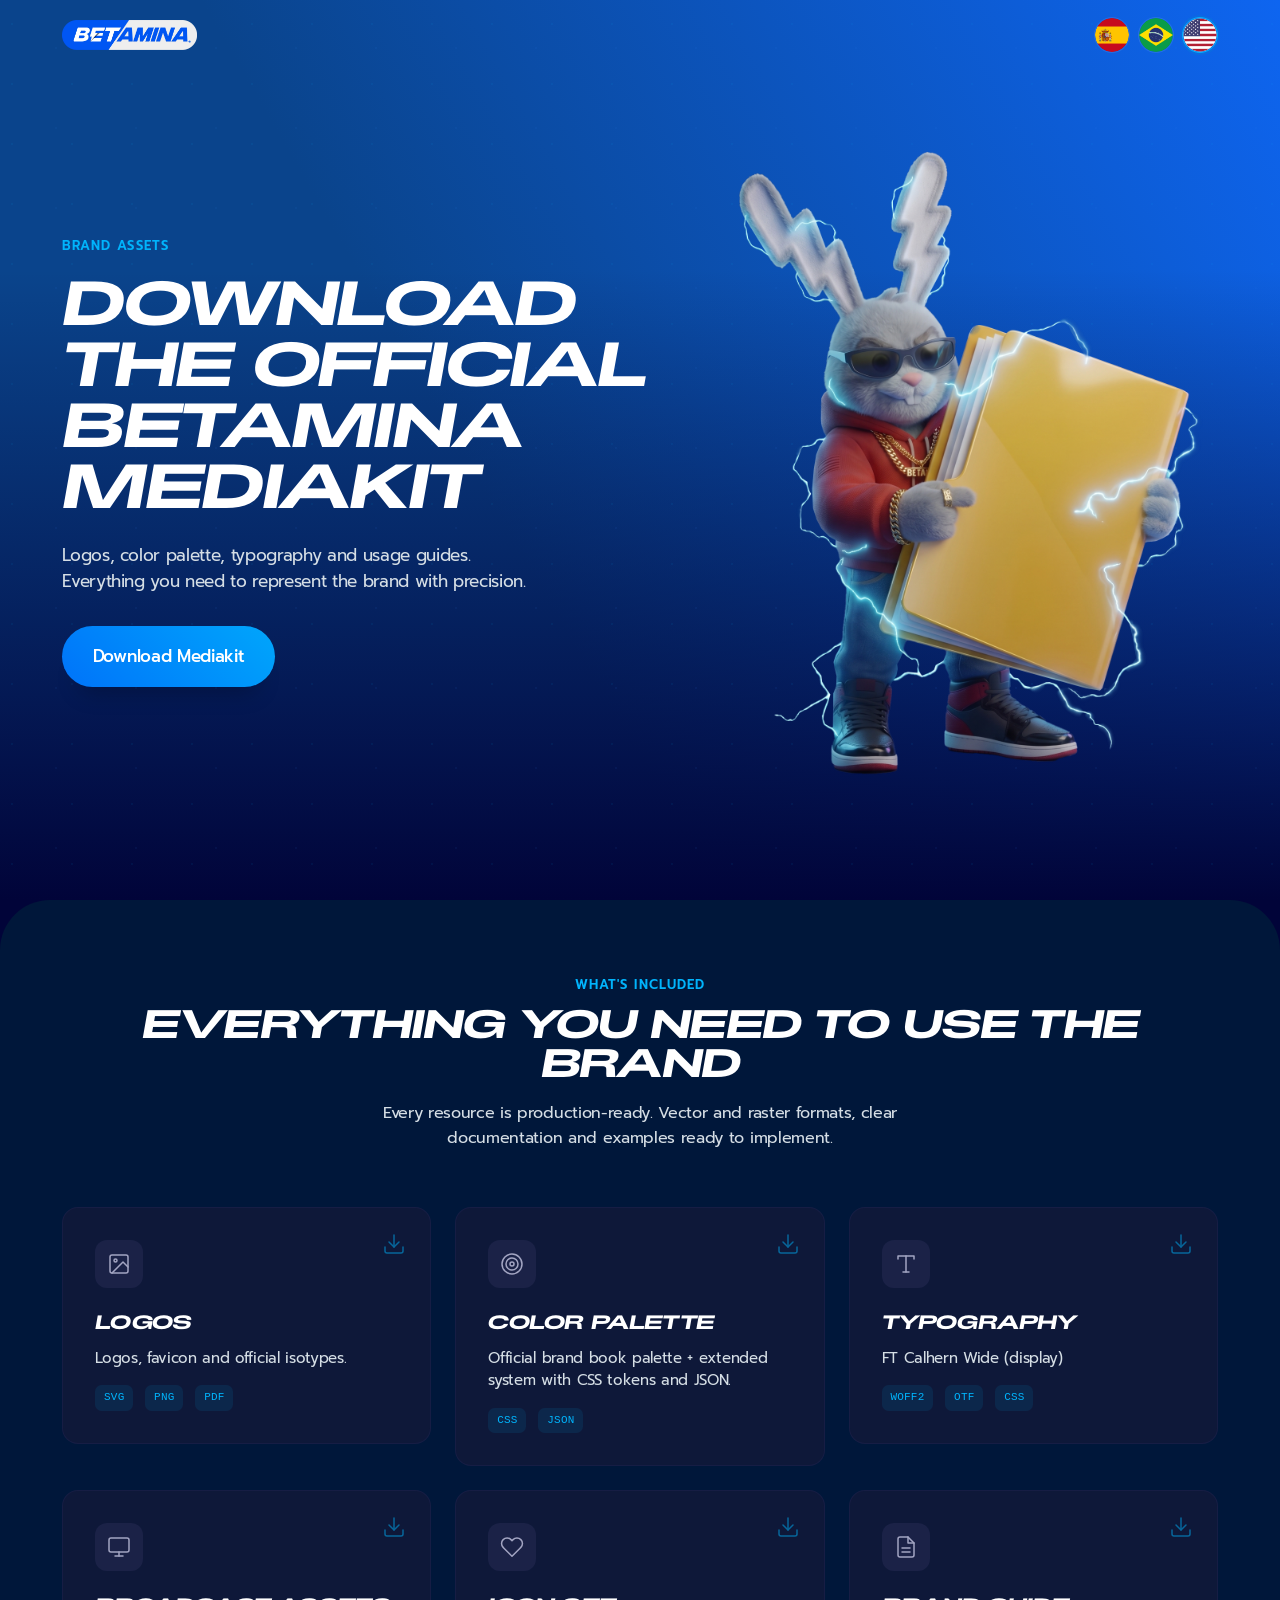
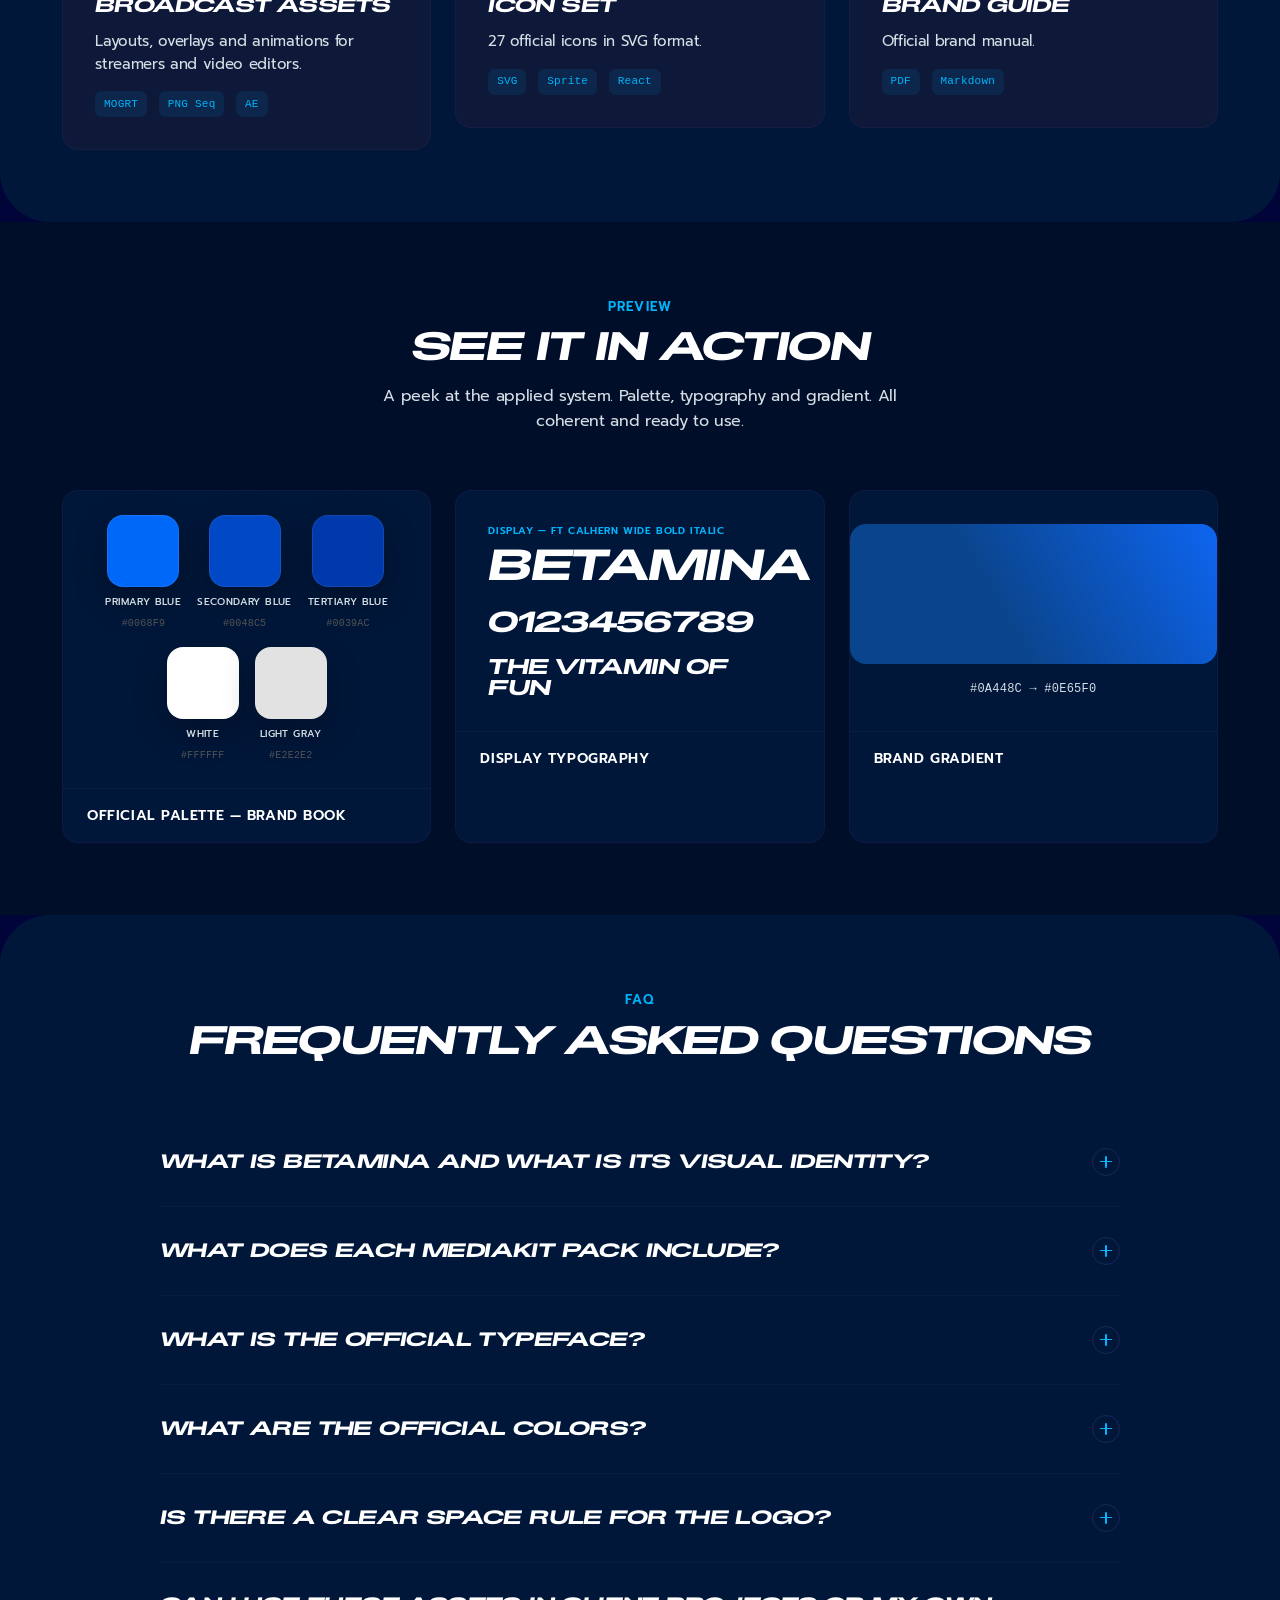
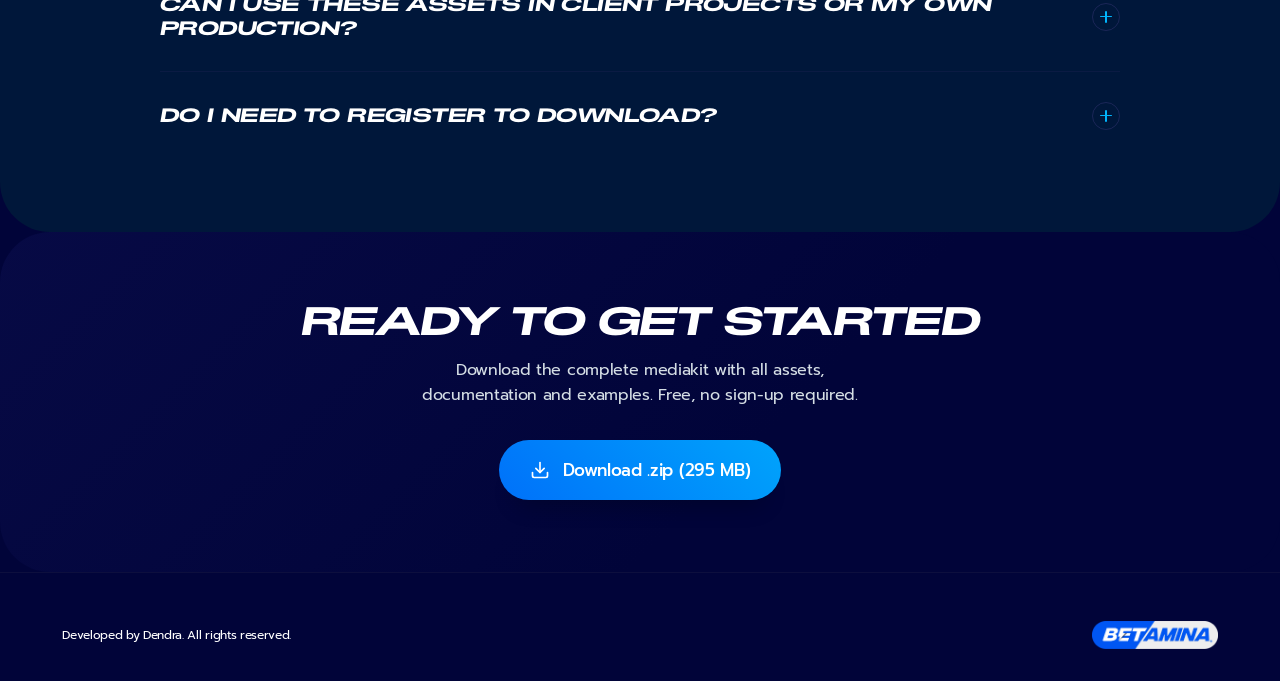
==== index-en.html @ 04c9ca5d "Mediakit Betamina: landing ES/EN/PT y packs de marca" ====
<!doctype html>
<html lang="en">
<head>
  <meta charset="utf-8" />
  <meta name="viewport" content="width=device-width, initial-scale=1" />
  <title>Mediakit — Betamina</title>
  <link rel="preconnect" href="https://fonts.googleapis.com" />
  <link rel="preconnect" href="https://fonts.gstatic.com" crossorigin />
  <link href="https://fonts.googleapis.com/css2?family=Prompt:ital,wght@0,400;0,500;0,600;0,700;1,400;1,600&display=swap" rel="stylesheet" />
  <link rel="icon" type="image/png" href="favicon.png" />
  <style>
    @font-face {
      font-family: 'FT Calhern Wide';
      src: url('mox3ccjl-FTCalhern-WideBold.otf') format('opentype');
      font-weight: 700; font-style: normal; font-display: swap;
    }
    @font-face {
      font-family: 'FT Calhern Wide';
      src: url('mox3ccjl-FTCalhern-WideBoldItalic.otf') format('opentype');
      font-weight: 700; font-style: italic; font-display: swap;
    }
    @font-face {
      font-family: 'FT Calhern Wide';
      src: url('mox3ccju-FTCalhern-WideSemibold.otf') format('opentype');
      font-weight: 600; font-style: normal; font-display: swap;
    }
    @font-face {
      font-family: 'FT Calhern Wide';
      src: url('mox3ccju-FTCalhern-WideSemiboldItalic.otf') format('opentype');
      font-weight: 600; font-style: italic; font-display: swap;
    }

    :root {
      --brand-blue-primary:   #0068F9;
      --brand-blue-secondary: #0048C5;
      --brand-blue-tertiary:  #0039AC;
      --brand-white:          #FFFFFF;
      --brand-light-gray:     #E2E2E2;
      --color-primary-900:  #010439;
      --color-secondary-400:#00B4FC;
      --color-alternate-300:#3889FA;
      --color-alternate-400:#01448C;
      --color-alternate-600:#002e75;
      --color-alternate-800:#00173A;
      --color-alternate-900:#000E29;
      --color-neutral-100:  var(--brand-white);
      --color-neutral-500:  #525252;
      --color-hover:        #9831fd;
      --bg:                 var(--color-primary-900);
      --surface:            var(--color-alternate-800);
      --surface-alt:        var(--color-alternate-900);
      --fg:                 var(--color-neutral-100);
      --fg-body:            #D5DEE5;
      --muted:              var(--color-neutral-500);
      --border:             var(--color-alternate-600);
      --accent:             var(--color-secondary-400);
      --accent-hover:       var(--color-hover);
      --font-display: 'FT Calhern Wide', 'Oswald', 'Impact', 'Arial Narrow', sans-serif;
      --font-body:    'Prompt', -apple-system, BlinkMacSystemFont, 'Segoe UI', sans-serif;
      --font-mono:    'JetBrains Mono', 'IBM Plex Mono', ui-monospace, Menlo, monospace;
      --separator-y: clamp(5rem, 8vh, 14rem);
      --separator-x: clamp(1.8rem, 4.86vw, 7.5rem);
      --sections-br: clamp(3rem, 4vw, 5rem);
      --header-h:    5.6rem;
      --wrapper:     168rem;
      --gradient-start: #0A448C;
      --gradient-end:   #0E65F0;
      --btn-gradient:   linear-gradient(45deg, var(--brand-blue-primary), var(--color-secondary-400), var(--color-hover));
      --hero-gradient:  linear-gradient(60deg, var(--gradient-start) 40%, var(--gradient-end));
    }

    *, *::before, *::after { box-sizing: border-box; margin: 0; padding: 0; }
    html { font-size: 62.5%; scroll-behavior: smooth; }

    body {
      font-family: var(--font-body); font-size: 1.6rem; font-weight: 400;
      line-height: 1.55; letter-spacing: -0.02em; color: var(--fg-body);
      background: var(--bg); -webkit-font-smoothing: antialiased; overflow-x: hidden;
    }

    .u-heading {
      font-family: var(--font-display); font-weight: 700; font-style: italic;
      text-transform: uppercase; letter-spacing: -0.04em; line-height: 0.95; color: var(--fg);
    }
    .u-text {
      font-size: clamp(1.6rem, 1.11vw, 1.8rem); font-weight: 400;
      line-height: 1.55; letter-spacing: -0.02em; color: var(--fg-body);
    }
    .u-text strong { font-weight: 600; color: var(--fg); }

    .c-btn {
      display: inline-flex; align-items: center; justify-content: center; gap: 0.8em;
      font-family: var(--font-body); font-size: clamp(1.5rem, 1.11vw, 1.7rem); font-weight: 500;
      color: var(--color-neutral-100); text-decoration: none;
      background: var(--btn-gradient); background-size: 300% 300%; background-position: 0% 50%;
      border: none; border-radius: 2em; padding: 0.85em 1.3em; min-height: 4.8rem; cursor: pointer;
      box-shadow: 0 1.3em 1.3em -1em hsl(0 0% 0% / 25%);
      transition: background 350ms ease-out, background-position 350ms ease-out, transform 250ms ease-out, box-shadow 250ms ease-out;
    }
    .c-btn:hover { background-position: 100% 50%; transform: translateY(-2px); box-shadow: 0 1.6em 1.6em -1em hsl(0 0% 0% / 28%); }
    .c-btn--lg { font-size: clamp(1.7rem, 1.32vw, 2rem); padding: 1em 1.8em; min-height: 5.6rem; }

    .c-header {
      position: fixed; top: 0; left: 0; width: 100%; height: var(--header-h); z-index: 100;
      display: flex; align-items: center; padding: 0 var(--separator-x); transition: background 300ms ease;
    }
    .c-header.scrolled {
      background: hsl(237 97% 12% / 85%); backdrop-filter: blur(2rem);
      -webkit-backdrop-filter: blur(2rem); border-bottom: 1px solid hsl(237 50% 22% / 40%);
    }
    .c-header__inner {
      display: flex; align-items: center; justify-content: space-between;
      width: 100%; max-width: var(--wrapper); margin: 0 auto;
    }
    .c-header__logo { display: flex; align-items: center; }
    .c-header__lang { display: flex; align-items: center; gap: 0.8rem; }
    .c-header__lang-btn {
      width: 3.6rem; height: 3.6rem; border-radius: 50%; border: 1.5px solid hsl(0 0% 100% / 10%);
      display: flex; align-items: center; justify-content: center;
      cursor: pointer; transition: border-color 250ms ease, background 250ms ease;
      text-decoration: none; overflow: hidden; background: transparent; padding: 0;
    }
    .c-header__lang-btn img { width: 100%; height: 100%; object-fit: cover; border-radius: 50%; }
    .c-header__lang-btn:hover { border-color: var(--color-secondary-400); }
    .c-header__lang-btn.active { border-color: var(--color-secondary-400); box-shadow: 0 0 0 2px hsl(197 100% 40% / 20%); }

    .s-hero {
      position: relative; min-height: 100svh; display: flex; align-items: center;
      padding: calc(var(--header-h) + 3rem) var(--separator-x) 8rem; overflow: hidden;
    }
    .s-hero__bg { position: absolute; inset: 0; z-index: 0; }
    .s-hero__bg--angle { position: absolute; inset: 0; background: var(--hero-gradient); }
    .s-hero__bg--fade { position: absolute; inset: 0; background: linear-gradient(180deg, transparent 30%, var(--color-primary-900)); }
    .s-hero__pattern {
      position: absolute; inset: 0; opacity: 0.06;
      background-image: radial-gradient(circle at 20% 40%, var(--color-secondary-400) 1px, transparent 1px),
                        radial-gradient(circle at 70% 60%, var(--color-alternate-300) 1px, transparent 1px);
      background-size: 6rem 6rem, 8rem 8rem;
    }
    .s-hero__content {
      position: relative; z-index: 1; max-width: var(--wrapper); margin: 0 auto;
      width: 100%; display: grid; grid-template-columns: 1fr; gap: 4rem; align-items: center;
    }
    .s-hero__text { max-width: 64rem; }
    .s-hero__eyebrow {
      display: inline-block; font-family: var(--font-body); font-size: 1.3rem;
      font-weight: 600; text-transform: uppercase; letter-spacing: 0.08em;
      color: var(--color-secondary-400); margin-bottom: 2rem;
    }
    .s-hero__headline { font-size: clamp(3.8rem, 5vw, 6.4rem); margin-bottom: 2.4rem; }
    .s-hero__deck { font-size: clamp(1.7rem, 1.32vw, 2rem); max-width: 48rem; margin-bottom: 3.2rem; line-height: 1.5; }
    .s-hero__visual { display: flex; align-items: center; justify-content: center; }
    .s-hero__img { width: 100%; max-width: 52rem; height: auto; display: block; border-radius: 2rem; }

    .s-section { padding: var(--separator-y) var(--separator-x); position: relative; }
    .s-section__inner { max-width: var(--wrapper); margin: 0 auto; }
    .s-section__header { text-align: center; margin-bottom: 5.6rem; }
    .s-section__eyebrow {
      display: inline-block; font-family: var(--font-body); font-size: 1.3rem;
      font-weight: 600; text-transform: uppercase; letter-spacing: 0.08em;
      color: var(--color-secondary-400); margin-bottom: 1.2rem;
    }
    .s-section__title { font-size: clamp(3rem, 3.2vw, 4.8rem); margin-bottom: 1.6rem; }
    .s-section__sub { font-size: clamp(1.6rem, 1.11vw, 1.8rem); max-width: 56rem; margin: 0 auto; color: var(--fg-body); }

    .s-contents { background: var(--surface); border-radius: var(--sections-br); }
    .s-contents .grid { display: grid; grid-template-columns: 1fr; gap: 2.4rem; }

    .card-link { text-decoration: none; color: inherit; display: block; cursor: pointer; }
    .card {
      background: hsl(237 40% 16% / 60%); border: 1px solid hsl(237 40% 24% / 40%);
      border-radius: 1.6rem; padding: 3.2rem; position: relative;
      transition: border-color 300ms ease, transform 300ms ease;
    }
    .card-link:hover .card { border-color: var(--color-secondary-400); transform: translateY(-3px); }
    .card-link.downloading .card { opacity: 0.5; pointer-events: none; }
    .card-link.downloading .card::after {
      content: 'Downloading…'; position: absolute; inset: 0; display: flex;
      align-items: center; justify-content: center; font-family: var(--font-body);
      font-size: 1.6rem; font-weight: 600; color: var(--accent);
      background: hsl(237 40% 16% / 80%); border-radius: 1.6rem;
    }
    .card__icon {
      width: 4.8rem; height: 4.8rem; border-radius: 1.2rem; background: hsl(237 35% 25% / 50%);
      display: flex; align-items: center; justify-content: center; margin-bottom: 2rem;
      font-size: 2rem; color: hsl(237 20% 70%);
    }
    .card__title {
      font-family: var(--font-display); font-weight: 700; font-style: italic;
      text-transform: uppercase; font-size: 2rem; letter-spacing: -0.04em;
      color: var(--fg); margin-bottom: 0.8rem;
    }
    .card__desc { font-size: 1.5rem; color: var(--fg-body); line-height: 1.5; }
    .card__meta { display: flex; gap: 1.2rem; margin-top: 1.6rem; flex-wrap: wrap; }
    .card__tag {
      font-family: var(--font-mono); font-size: 1.1rem; color: var(--color-secondary-400);
      background: hsl(197 100% 40% / 12%); padding: 0.4em 0.8em; border-radius: 0.6em; letter-spacing: 0.02em;
    }
    .card__dl-icon {
      position: absolute; top: 2.4rem; right: 2.4rem; width: 2.4rem; height: 2.4rem;
      color: var(--color-secondary-400); opacity: 0.5; transition: opacity 300ms ease;
    }
    .card-link:hover .card__dl-icon { opacity: 1; }

    .s-faq { background: var(--surface); border-radius: var(--sections-br); }
    .s-faq__list { max-width: 96rem; margin: 0 auto; }
    .s-faq details { border-bottom: 1px solid hsl(237 40% 24% / 30%); }
    .s-faq details:last-child { border-bottom: none; }
    .s-faq summary {
      display: flex; align-items: center; justify-content: space-between; gap: 2rem;
      padding: 3rem 0; cursor: pointer; list-style: none;
      font-family: var(--font-display); font-weight: 700; font-style: italic;
      text-transform: uppercase; font-size: 2rem; letter-spacing: -0.03em;
      color: var(--fg); line-height: 1.2; transition: color 250ms ease;
    }
    .s-faq summary::-webkit-details-marker { display: none; }
    .s-faq summary::marker { display: none; content: none; }
    .s-faq summary:hover { color: var(--color-secondary-400); }
    .s-faq summary .indicator {
      flex-shrink: 0; width: 2.8rem; height: 2.8rem; border-radius: 50%;
      border: 1.5px solid hsl(237 40% 30% / 60%);
      display: flex; align-items: center; justify-content: center;
      transition: border-color 250ms ease, background 250ms ease;
    }
    .s-faq summary .indicator::before,
    .s-faq summary .indicator::after {
      content: ''; position: absolute; background: var(--color-secondary-400);
      transition: transform 300ms ease;
    }
    .s-faq summary .indicator::before {
      width: 1.2rem; height: 1.5px; border-radius: 1px;
    }
    .s-faq summary .indicator::after {
      width: 1.5px; height: 1.2rem; border-radius: 1px;
    }
    .s-faq details[open] summary .indicator::after { transform: rotate(90deg); }
    .s-faq details[open] summary { color: var(--color-secondary-400); }
    .s-faq details[open] summary .indicator { border-color: var(--color-secondary-400); background: hsl(197 100% 40% / 10%); }
    .s-faq__a { padding: 0 0 3rem; font-size: 1.5rem; color: var(--fg-body); line-height: 1.7; }

    .s-showcase { background: var(--color-alternate-900); }
    .s-showcase__grid { display: grid; grid-template-columns: 1fr; gap: 2.4rem; }
    .showcase-card {
      border-radius: 1.6rem; overflow: hidden; background: var(--surface);
      border: 1px solid hsl(237 40% 24% / 30%);
    }
    .showcase-card__preview { padding: 0; min-height: 24rem; display: flex; align-items: center; justify-content: center; }
    .showcase-card__label {
      padding: 1.6rem 2.4rem; font-family: var(--font-body); font-size: 1.4rem;
      font-weight: 600; color: var(--fg); text-transform: uppercase; letter-spacing: 0.04em;
      border-top: 1px solid hsl(237 40% 24% / 30%);
    }

    .palette-swatch { display: flex; flex-direction: column; align-items: center; gap: 0.8rem; }
    .palette-swatch__chip {
      width: 7.2rem; height: 7.2rem; border-radius: 1.6rem;
      box-shadow: 0 0.8em 2em hsl(0 0% 0% / 30%); border: 1px solid hsl(0 0% 100% / 8%);
    }
    .palette-swatch__name {
      font-family: var(--font-body); font-size: 1rem; font-weight: 500;
      text-transform: uppercase; letter-spacing: 0.04em; color: var(--fg-body); text-align: center; line-height: 1.3;
    }
    .palette-swatch__hex {
      font-family: var(--font-mono); font-size: 1rem; color: var(--muted); letter-spacing: 0.02em;
    }

    .type-sample { padding: 3.2rem; display: flex; flex-direction: column; gap: 2rem; width: 100%; }
    .type-sample__display {
      font-family: var(--font-display); font-weight: 700; font-style: italic;
      font-size: clamp(3.2rem, 3.5vw, 4.8rem); line-height: 0.95;
      text-transform: uppercase; letter-spacing: -0.04em; color: var(--fg);
    }
    .type-sample__display-label {
      font-family: var(--font-body); font-size: 1rem; font-weight: 600;
      text-transform: uppercase; letter-spacing: 0.06em; color: var(--color-secondary-400); margin-bottom: -1.2rem;
    }

    .s-cta {
      position: relative; background: var(--color-primary-900);
      border-radius: var(--sections-br); overflow: hidden;
    }
    .s-cta__bg { position: absolute; inset: 0; background: linear-gradient(135deg, hsl(237 70% 20% / 40%), transparent 60%); pointer-events: none; }
    .s-cta .s-section__inner { position: relative; z-index: 1; display: flex; flex-direction: column; align-items: center; text-align: center; }
    .s-cta__title { font-size: clamp(2.6rem, 3.2vw, 4.8rem); margin-bottom: 1.6rem; }
    .s-cta__sub { max-width: 48rem; margin-bottom: 3.2rem; }
    .s-cta__actions { display: flex; flex-wrap: wrap; gap: 1.6rem; justify-content: center; }

    .c-footer { padding: 4.8rem var(--separator-x) 3.2rem; border-top: 1px solid hsl(237 40% 20% / 40%); }
    .c-footer__inner { max-width: var(--wrapper); margin: 0 auto; display: flex; align-items: center; justify-content: space-between; }
    .c-footer__left { display: flex; flex-direction: column; gap: 0.8rem; }
    .c-footer__logo { display: flex; align-items: center; }
    .c-footer__copy { font-family: var(--font-body); font-size: 1.2rem; color: var(--fg); }

    @media (min-width: 768px) {
      .s-hero__content { grid-template-columns: 1fr 1fr; gap: 4rem; }
      .s-contents .grid { grid-template-columns: repeat(2, 1fr); }
      .s-showcase__grid { grid-template-columns: repeat(2, 1fr); }
    }
    @media (min-width: 980px) {
      .s-contents .grid { grid-template-columns: repeat(3, 1fr); }
      .s-showcase__grid { grid-template-columns: repeat(3, 1fr); }
    }
    @media (min-width: 1200px) {
      :root { --header-h: 7rem; }
      .s-hero__content { grid-template-columns: 1.1fr 0.9fr; }
    }
    @media (max-width: 767px) {
      .s-hero__img { max-width: 100%; }
      .c-footer__inner { flex-direction: column; gap: 2rem; text-align: center; }
      .c-footer__left { align-items: center; }
    }
  </style>
</head>
<body>

  <header class="c-header" id="header">
    <div class="c-header__inner">
      <a href="#" class="c-header__logo">
        <img src="logo-betamina.webp" alt="Betamina Logo" style="height:3rem;width:auto;display:block;" />
      </a>
      <div class="c-header__lang">
        <a href="index.html" class="c-header__lang-btn" title="Español">
          <img src="flag-es.png" alt="Spain Flag — Español" />
        </a>
        <a href="index-pt.html" class="c-header__lang-btn" title="Português">
          <img src="flag-pt.png" alt="Brazil Flag — Português" />
        </a>
        <a href="index-en.html" class="c-header__lang-btn active" title="English">
          <img src="flag-en.png" alt="United States Flag — English" />
        </a>
      </div>
    </div>
  </header>

  <section class="s-hero" data-od-id="hero">
    <div class="s-hero__bg">
      <div class="s-hero__bg--angle"></div>
      <div class="s-hero__bg--fade"></div>
      <div class="s-hero__pattern"></div>
    </div>
    <div class="s-hero__content">
      <div class="s-hero__text">
        <span class="s-hero__eyebrow">Brand Assets</span>
        <h1 class="u-heading s-hero__headline">Download the official Betamina mediakit</h1>
        <p class="u-text s-hero__deck">Logos, color palette, typography and usage guides. Everything you need to represent the brand with precision.</p>
        <a href="#cta" class="c-btn c-btn--lg">Download Mediakit</a>
      </div>
      <div class="s-hero__visual">
        <img src="hero-mediakit.png" alt="Betamina Mediakit Mockup" class="s-hero__img" />
      </div>
    </div>
  </section>

  <section class="s-section s-contents" id="contents" data-od-id="contents">
    <div class="s-section__inner">
      <div class="s-section__header">
        <span class="s-section__eyebrow">What's included</span>
        <h2 class="u-heading s-section__title">Everything you need to use the brand</h2>
        <p class="u-text s-section__sub">Every resource is production-ready. Vector and raster formats, clear documentation and examples ready to implement.</p>
      </div>
      <div class="grid">

        <a class="card-link" href="downloads/Logos_betamina.zip" data-dl="Logos">
          <div class="card">
            <svg class="card__dl-icon" width="24" height="24" viewBox="0 0 24 24" fill="none" stroke="currentColor" stroke-width="1.5" stroke-linecap="round" stroke-linejoin="round"><path d="M21 15v4a2 2 0 01-2 2H5a2 2 0 01-2-2v-4"/><polyline points="7 10 12 15 17 10"/><line x1="12" y1="15" x2="12" y2="3"/></svg>
            <div class="card__icon">
              <svg width="24" height="24" viewBox="0 0 24 24" fill="none" stroke="currentColor" stroke-width="1.5" stroke-linecap="round" stroke-linejoin="round"><rect x="3" y="3" width="18" height="18" rx="2"/><circle cx="8.5" cy="8.5" r="1.5"/><polyline points="21 15 16 10 5 21"/></svg>
            </div>
            <div class="card__title">Logos</div>
            <div class="card__desc">Logos, favicon and official isotypes.</div>
            <div class="card__meta">
              <span class="card__tag">SVG</span><span class="card__tag">PNG</span><span class="card__tag">PDF</span>
            </div>
          </div>
        </a>

        <a class="card-link" href="downloads/Paleta_de_colores.zip" data-dl="Color Palette">
          <div class="card">
            <svg class="card__dl-icon" width="24" height="24" viewBox="0 0 24 24" fill="none" stroke="currentColor" stroke-width="1.5" stroke-linecap="round" stroke-linejoin="round"><path d="M21 15v4a2 2 0 01-2 2H5a2 2 0 01-2-2v-4"/><polyline points="7 10 12 15 17 10"/><line x1="12" y1="15" x2="12" y2="3"/></svg>
            <div class="card__icon">
              <svg width="24" height="24" viewBox="0 0 24 24" fill="none" stroke="currentColor" stroke-width="1.5" stroke-linecap="round" stroke-linejoin="round"><circle cx="12" cy="12" r="10"/><circle cx="12" cy="12" r="6"/><circle cx="12" cy="12" r="2"/></svg>
            </div>
            <div class="card__title">Color Palette</div>
            <div class="card__desc">Official brand book palette + extended system with CSS tokens and JSON.</div>
            <div class="card__meta">
              <span class="card__tag">CSS</span><span class="card__tag">JSON</span>
            </div>
          </div>
        </a>

        <a class="card-link" href="downloads/FTCalhern.zip" data-dl="Typography">
          <div class="card">
            <svg class="card__dl-icon" width="24" height="24" viewBox="0 0 24 24" fill="none" stroke="currentColor" stroke-width="1.5" stroke-linecap="round" stroke-linejoin="round"><path d="M21 15v4a2 2 0 01-2 2H5a2 2 0 01-2-2v-4"/><polyline points="7 10 12 15 17 10"/><line x1="12" y1="15" x2="12" y2="3"/></svg>
            <div class="card__icon">
              <svg width="24" height="24" viewBox="0 0 24 24" fill="none" stroke="currentColor" stroke-width="1.5" stroke-linecap="round" stroke-linejoin="round"><polyline points="4 7 4 4 20 4 20 7"/><line x1="9" y1="20" x2="15" y2="20"/><line x1="12" y1="4" x2="12" y2="20"/></svg>
            </div>
            <div class="card__title">Typography</div>
            <div class="card__desc">FT Calhern Wide (display)</div>
            <div class="card__meta">
              <span class="card__tag">WOFF2</span><span class="card__tag">OTF</span><span class="card__tag">CSS</span>
            </div>
          </div>
        </a>

        <a class="card-link" href="downloads/Broadcast Assets.zip" data-dl="Broadcast Assets">
          <div class="card">
            <svg class="card__dl-icon" width="24" height="24" viewBox="0 0 24 24" fill="none" stroke="currentColor" stroke-width="1.5" stroke-linecap="round" stroke-linejoin="round"><path d="M21 15v4a2 2 0 01-2 2H5a2 2 0 01-2-2v-4"/><polyline points="7 10 12 15 17 10"/><line x1="12" y1="15" x2="12" y2="3"/></svg>
            <div class="card__icon">
              <svg width="24" height="24" viewBox="0 0 24 24" fill="none" stroke="currentColor" stroke-width="1.5" stroke-linecap="round" stroke-linejoin="round"><rect x="2" y="3" width="20" height="14" rx="2"/><line x1="8" y1="21" x2="16" y2="21"/><line x1="12" y1="17" x2="12" y2="21"/></svg>
            </div>
            <div class="card__title">Broadcast Assets</div>
            <div class="card__desc">Layouts, overlays and animations for streamers and video editors.</div>
            <div class="card__meta">
              <span class="card__tag">MOGRT</span><span class="card__tag">PNG Seq</span><span class="card__tag">AE</span>
            </div>
          </div>
        </a>

        <a class="card-link" href="downloads/Iconos Betamina.zip" data-dl="Icon Set">
          <div class="card">
            <svg class="card__dl-icon" width="24" height="24" viewBox="0 0 24 24" fill="none" stroke="currentColor" stroke-width="1.5" stroke-linecap="round" stroke-linejoin="round"><path d="M21 15v4a2 2 0 01-2 2H5a2 2 0 01-2-2v-4"/><polyline points="7 10 12 15 17 10"/><line x1="12" y1="15" x2="12" y2="3"/></svg>
            <div class="card__icon">
              <svg width="24" height="24" viewBox="0 0 24 24" fill="none" stroke="currentColor" stroke-width="1.5" stroke-linecap="round" stroke-linejoin="round"><path d="M20.84 4.61a5.5 5.5 0 00-7.78 0L12 5.67l-1.06-1.06a5.5 5.5 0 00-7.78 7.78l1.06 1.06L12 21.23l7.78-7.78 1.06-1.06a5.5 5.5 0 000-7.78z"/></svg>
            </div>
            <div class="card__title">Icon Set</div>
            <div class="card__desc">27 official icons in SVG format.</div>
            <div class="card__meta">
              <span class="card__tag">SVG</span><span class="card__tag">Sprite</span><span class="card__tag">React</span>
            </div>
          </div>
        </a>

        <a class="card-link" href="downloads/Manuales de marca.zip" data-dl="Brand Guide">
          <div class="card">
            <svg class="card__dl-icon" width="24" height="24" viewBox="0 0 24 24" fill="none" stroke="currentColor" stroke-width="1.5" stroke-linecap="round" stroke-linejoin="round"><path d="M21 15v4a2 2 0 01-2 2H5a2 2 0 01-2-2v-4"/><polyline points="7 10 12 15 17 10"/><line x1="12" y1="15" x2="12" y2="3"/></svg>
            <div class="card__icon">
              <svg width="24" height="24" viewBox="0 0 24 24" fill="none" stroke="currentColor" stroke-width="1.5" stroke-linecap="round" stroke-linejoin="round"><path d="M14 2H6a2 2 0 00-2 2v16a2 2 0 002 2h12a2 2 0 002-2V8z"/><polyline points="14 2 14 8 20 8"/><line x1="16" y1="13" x2="8" y2="13"/><line x1="16" y1="17" x2="8" y2="17"/></svg>
            </div>
            <div class="card__title">Brand Guide</div>
            <div class="card__desc">Official brand manual.</div>
            <div class="card__meta">
              <span class="card__tag">PDF</span><span class="card__tag">Markdown</span>
            </div>
          </div>
        </a>

      </div>
    </div>
  </section>

  <section class="s-section s-showcase" id="showcase" data-od-id="showcase">
    <div class="s-section__inner">
      <div class="s-section__header">
        <span class="s-section__eyebrow">Preview</span>
        <h2 class="u-heading s-section__title">See it in action</h2>
        <p class="u-text s-section__sub">A peek at the applied system. Palette, typography and gradient. All coherent and ready to use.</p>
      </div>
      <div class="s-showcase__grid">

        <div class="showcase-card">
          <div class="showcase-card__preview" style="padding:2.4rem;">
            <div style="display:flex;flex-wrap:wrap;gap:1.6rem;justify-content:center;">
              <div class="palette-swatch">
                <div class="palette-swatch__chip" style="background:#0068F9"></div>
                <span class="palette-swatch__name">Primary Blue</span>
                <span class="palette-swatch__hex">#0068F9</span>
              </div>
              <div class="palette-swatch">
                <div class="palette-swatch__chip" style="background:#0048C5"></div>
                <span class="palette-swatch__name">Secondary Blue</span>
                <span class="palette-swatch__hex">#0048C5</span>
              </div>
              <div class="palette-swatch">
                <div class="palette-swatch__chip" style="background:#0039AC"></div>
                <span class="palette-swatch__name">Tertiary Blue</span>
                <span class="palette-swatch__hex">#0039AC</span>
              </div>
              <div class="palette-swatch">
                <div class="palette-swatch__chip" style="background:#FFFFFF"></div>
                <span class="palette-swatch__name">White</span>
                <span class="palette-swatch__hex">#FFFFFF</span>
              </div>
              <div class="palette-swatch">
                <div class="palette-swatch__chip" style="background:#E2E2E2"></div>
                <span class="palette-swatch__name">Light Gray</span>
                <span class="palette-swatch__hex">#E2E2E2</span>
              </div>
            </div>
          </div>
          <div class="showcase-card__label">Official Palette — Brand Book</div>
        </div>

        <div class="showcase-card">
          <div class="showcase-card__preview">
            <div class="type-sample">
              <span class="type-sample__display-label">Display — FT Calhern Wide Bold Italic</span>
              <div class="type-sample__display">Betamina</div>
              <div class="type-sample__display" style="font-size:clamp(2rem,2.5vw,3rem);">0123456789</div>
              <div class="type-sample__display" style="font-size:clamp(1.6rem,2vw,2.2rem);">THE VITAMIN OF FUN</div>
            </div>
          </div>
          <div class="showcase-card__label">Display Typography</div>
        </div>

        <div class="showcase-card">
          <div class="showcase-card__preview" style="display:flex;align-items:center;justify-content:center;flex-direction:column;gap:1.6rem;">
            <div style="width:100%;height:14rem;border-radius:1.6rem;background:var(--hero-gradient);"></div>
            <span style="font-family:var(--font-mono);font-size:1.2rem;color:var(--fg-body);letter-spacing:0.02em;">#0A448C  →  #0E65F0</span>
          </div>
          <div class="showcase-card__label">Brand Gradient</div>
        </div>

      </div>
    </div>
  </section>

  <section class="s-section s-faq" data-od-id="faq">
    <div class="s-section__inner">
      <div class="s-section__header">
        <span class="s-section__eyebrow">FAQ</span>
        <h2 class="u-heading s-section__title">Frequently Asked Questions</h2>
      </div>
      <div class="s-faq__list">

        <details>
          <summary>
            <span>What is Betamina and what is its visual identity?</span>
            <span class="indicator" style="position:relative;"></span>
          </summary>
          <div class="s-faq__a">Betamina is a multisport and casino platform geared toward the LATAM player. Its identity is built on an energetic concept: dynamic lines, aggressive diagonals, vibrant blues and geometric typography — all designed to convey drive, speed and fun.</div>
        </details>

        <details>
          <summary>
            <span>What does each Mediakit pack include?</span>
            <span class="indicator" style="position:relative;"></span>
          </summary>
          <div class="s-faq__a">Each section downloads as an independent ZIP with all production-ready files:<br><br><strong>Logos</strong> → logos, favicon and official isotypes in SVG, PNG and PDF<br><strong>Color Palette</strong> → brand book with CSS tokens and JSON<br><strong>Typography</strong> → FT Calhern Wide (display) in WOFF2 and OTF<br><strong>Broadcast Assets</strong> → layouts, overlays and animations for streamers in MOGRT, PNG seq and AE<br><strong>Icon Set</strong> → 27 official icons in SVG format<br><strong>Brand Guide</strong> → official brand manual in PDF and Markdown</div>
        </details>

        <details>
          <summary>
            <span>What is the official typeface?</span>
            <span class="indicator" style="position:relative;"></span>
          </summary>
          <div class="s-faq__a">The institutional typeface is FT Calhern, a contemporary geometric sans serif. It is recommended to use it exclusively across all official communications to maintain visual system coherence.</div>
        </details>

        <details>
          <summary>
            <span>What are the official colors?</span>
            <span class="indicator" style="position:relative;"></span>
          </summary>
          <div class="s-faq__a">The main palette consists of three blues and two neutrals:<br><br><strong>Primary Blue</strong> #0068F9 — Pantone 2727 C<br><strong>Secondary Blue</strong> #0048C5 — Pantone 293 C<br><strong>Tertiary Blue</strong> #0039AC — Pantone 294 C<br><strong>White</strong> #FFFFFF and <strong>Light Gray</strong> #E2E2E2 — Cool Gray 1 C</div>
        </details>

        <details>
          <summary>
            <span>Is there a clear space rule for the logo?</span>
            <span class="indicator" style="position:relative;"></span>
          </summary>
          <div class="s-faq__a">Yes. The logo requires a clear area defined by the X module (distance between the baseline of "BETAMINA" and the bottom edge of the container), applied to all four sides. No graphic elements should invade that zone.</div>
        </details>

        <details>
          <summary>
            <span>Can I use these assets in client projects or my own production?</span>
            <span class="indicator" style="position:relative;"></span>
          </summary>
          <div class="s-faq__a">These resources are optimized for professional production — agencies, designers and developers working with the brand. All formats are vector or high resolution, ready to implement with no additional adjustments.</div>
        </details>

        <details>
          <summary>
            <span>Do I need to register to download?</span>
            <span class="indicator" style="position:relative;"></span>
          </summary>
          <div class="s-faq__a">No. The download is free and no registration is required. Each pack is available as an individual ZIP, or you can download the full Mediakit (295 MB) from the download section.</div>
        </details>

      </div>
    </div>
  </section>

  <section class="s-section s-cta" id="cta" data-od-id="cta">
    <div class="s-cta__bg"></div>
    <div class="s-section__inner">
      <h2 class="u-heading s-cta__title">Ready to get started</h2>
      <p class="u-text s-cta__sub">Download the complete mediakit with all assets, documentation and examples. Free, no sign-up required.</p>
      <div class="s-cta__actions">
        <a href="downloads/Mediakit.zip" class="c-btn c-btn--lg js-dl" data-dl="Full Mediakit">
          <svg width="20" height="20" viewBox="0 0 24 24" fill="none" stroke="currentColor" stroke-width="2" stroke-linecap="round" stroke-linejoin="round"><path d="M21 15v4a2 2 0 01-2 2H5a2 2 0 01-2-2v-4"/><polyline points="7 10 12 15 17 10"/><line x1="12" y1="15" x2="12" y2="3"/></svg>
          Download .zip (295 MB)
        </a>
      </div>
    </div>
  </section>

  <footer class="c-footer">
    <div class="c-footer__inner">
      <div class="c-footer__left">
        <div class="c-footer__copy">Developed by Dendra. All rights reserved.</div>
      </div>
      <a href="#" class="c-footer__logo">
        <img src="logo-betamina.webp" alt="Betamina Logo" style="height:2.8rem;width:auto;display:block;" />
      </a>
    </div>
  </footer>

  <script>
    const header = document.getElementById('header');
    window.addEventListener('scroll', () => {
      header.classList.toggle('scrolled', window.scrollY > 48);
    }, { passive: true });

    function downloadFile(url, name) {
      return fetch(url)
        .then(res => { if (!res.ok) throw new Error('HTTP ' + res.status); return res.blob(); })
        .then(blob => {
          const blobUrl = URL.createObjectURL(blob);
          const a = document.createElement('a');
          a.href = blobUrl;
          a.download = name + '.zip';
          document.body.appendChild(a);
          a.click();
          document.body.removeChild(a);
          setTimeout(() => URL.revokeObjectURL(blobUrl), 1000);
        });
    }

    document.querySelectorAll('.card-link, .js-dl').forEach(el => {
      el.addEventListener('click', function(e) {
        e.preventDefault();
        const url = this.getAttribute('href');
        const name = this.getAttribute('data-dl');
        if (!url || url === '#') return;
        this.classList.add('downloading');
        downloadFile(url, name)
          .finally(() => { this.classList.remove('downloading'); });
      });
    });
  </script>

</body>
</html>
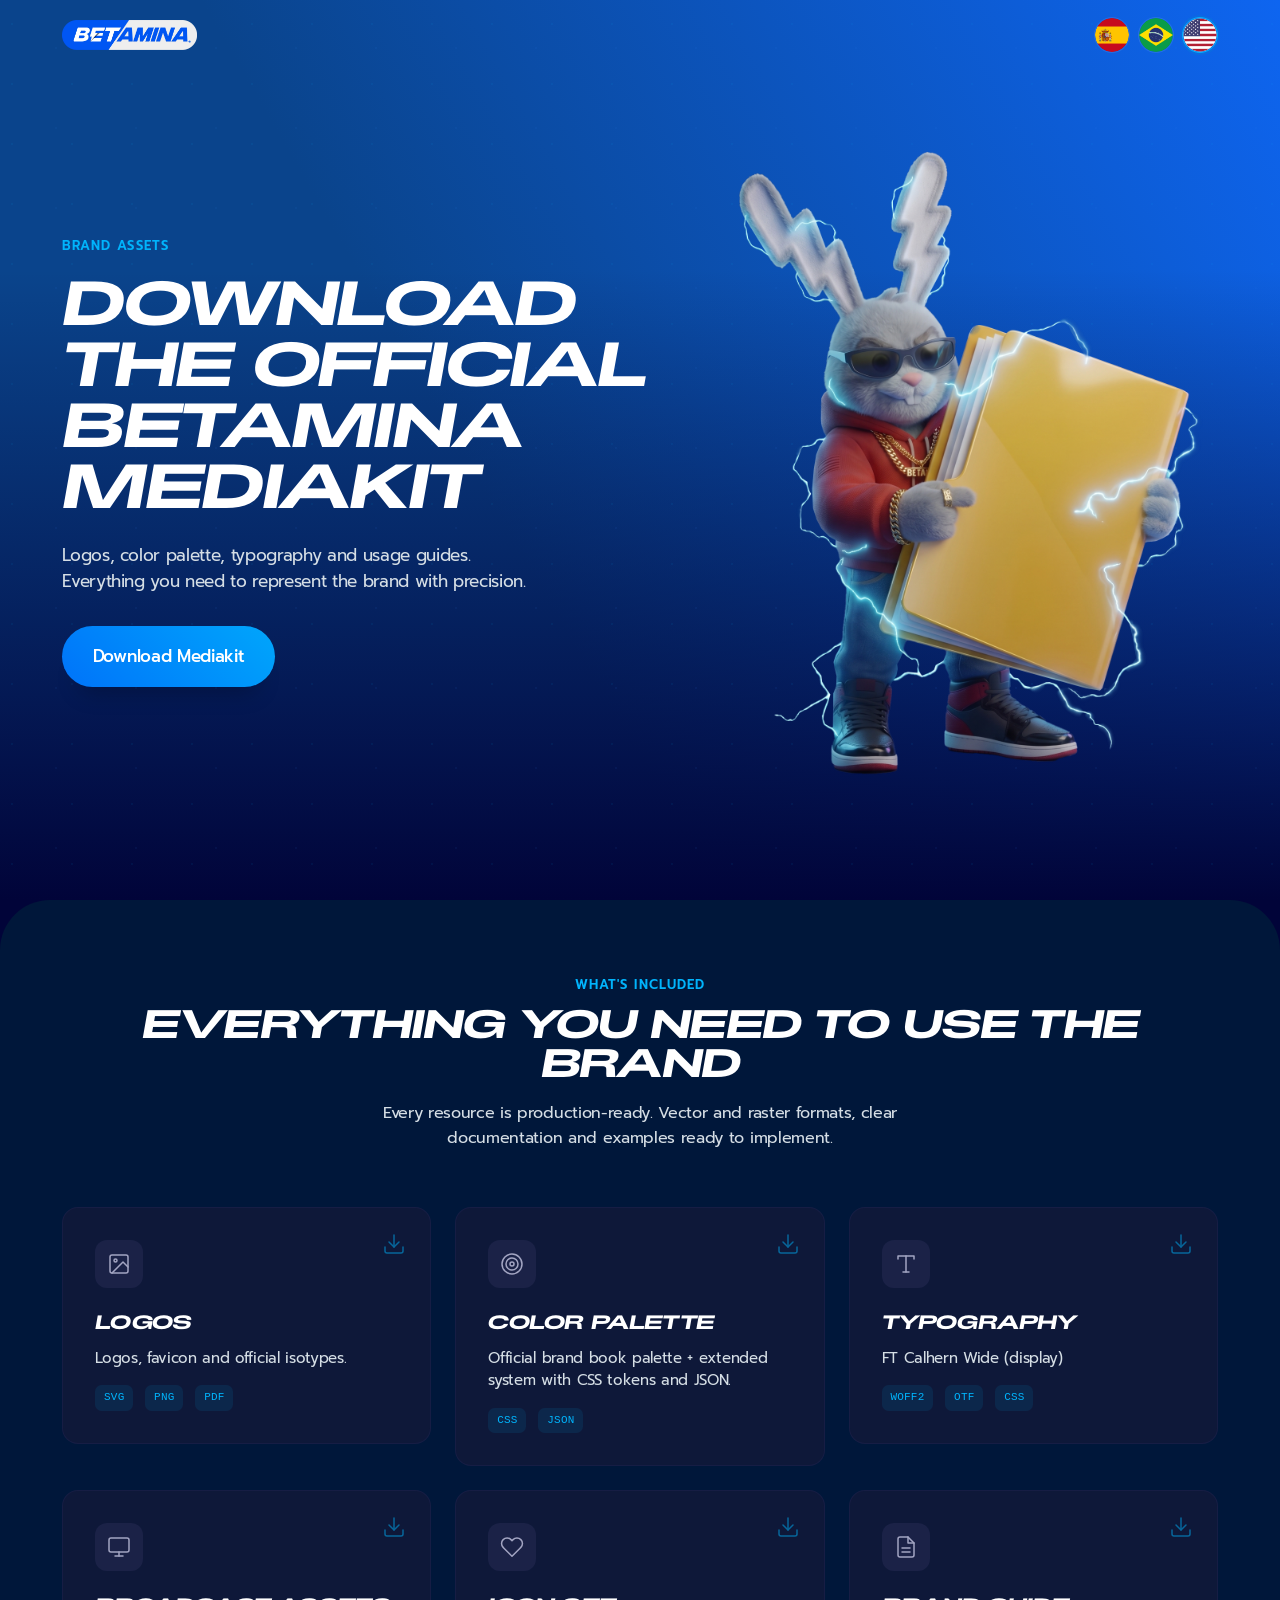
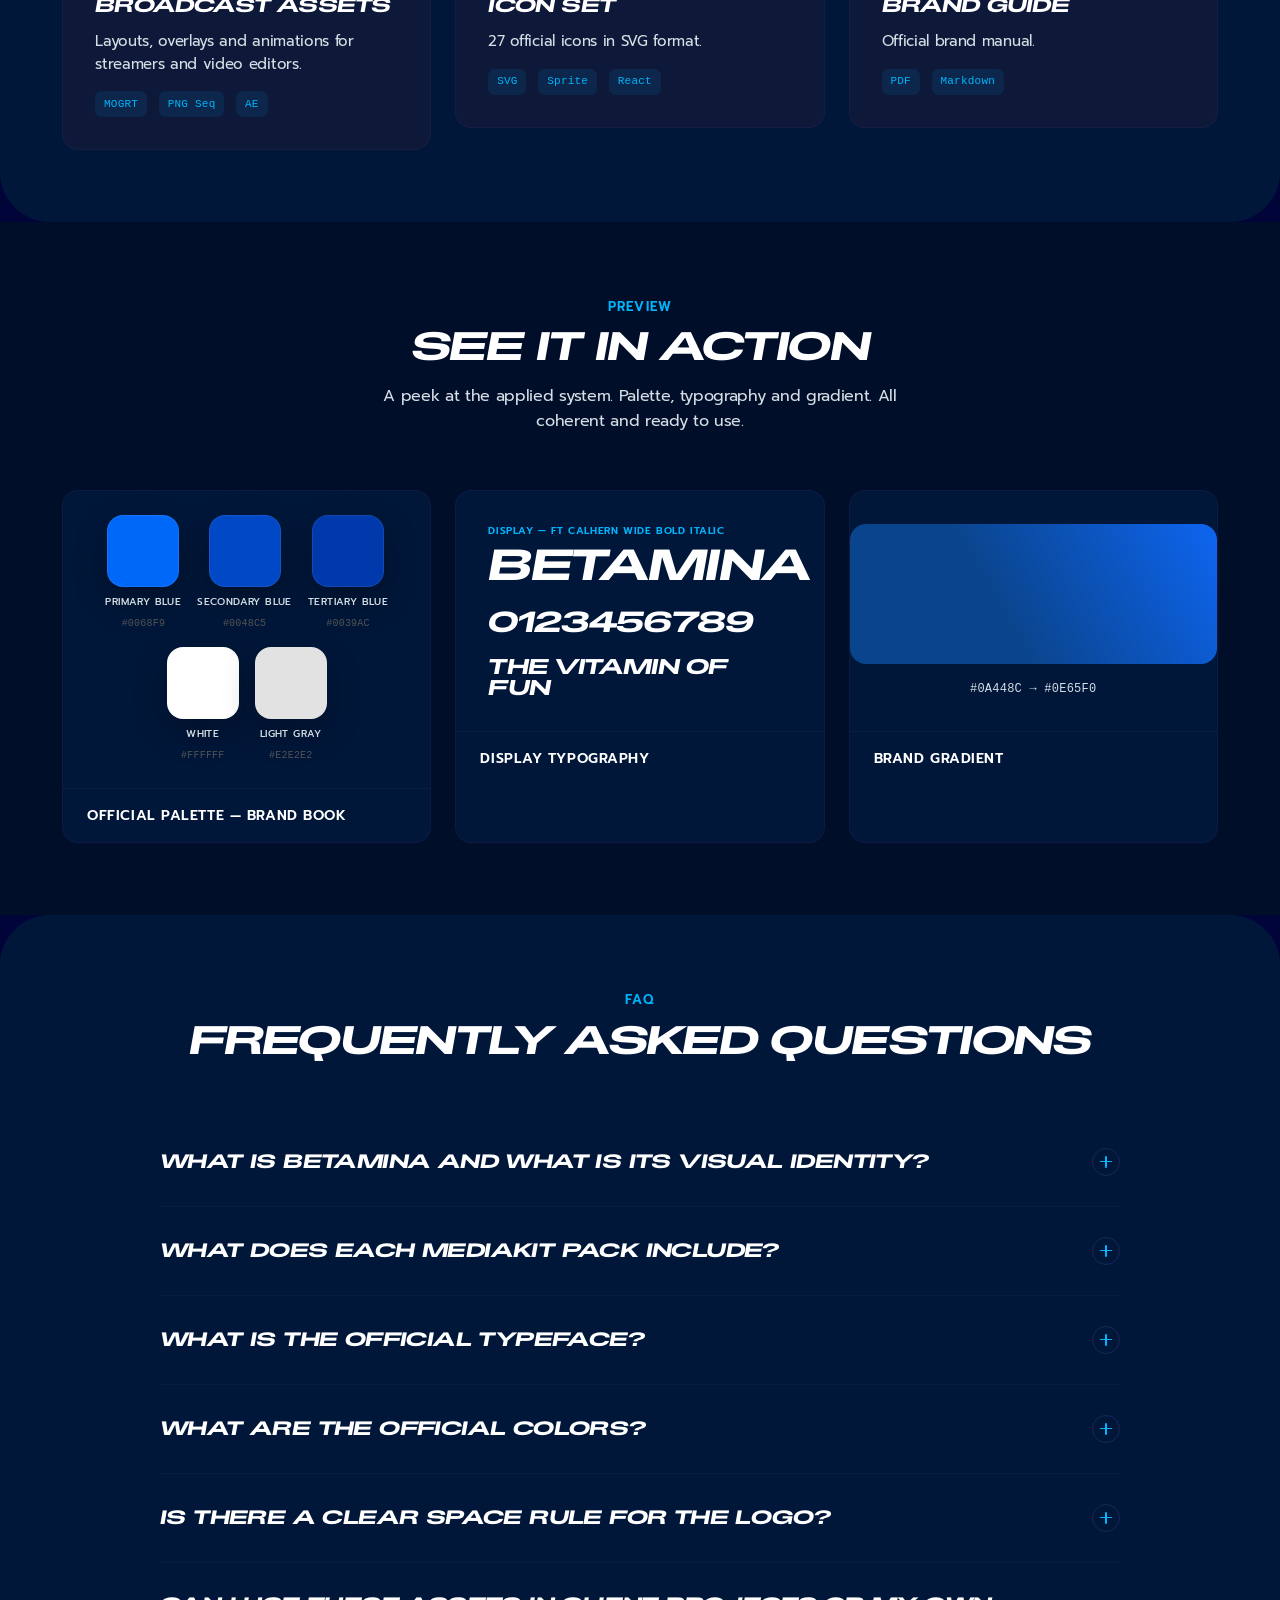
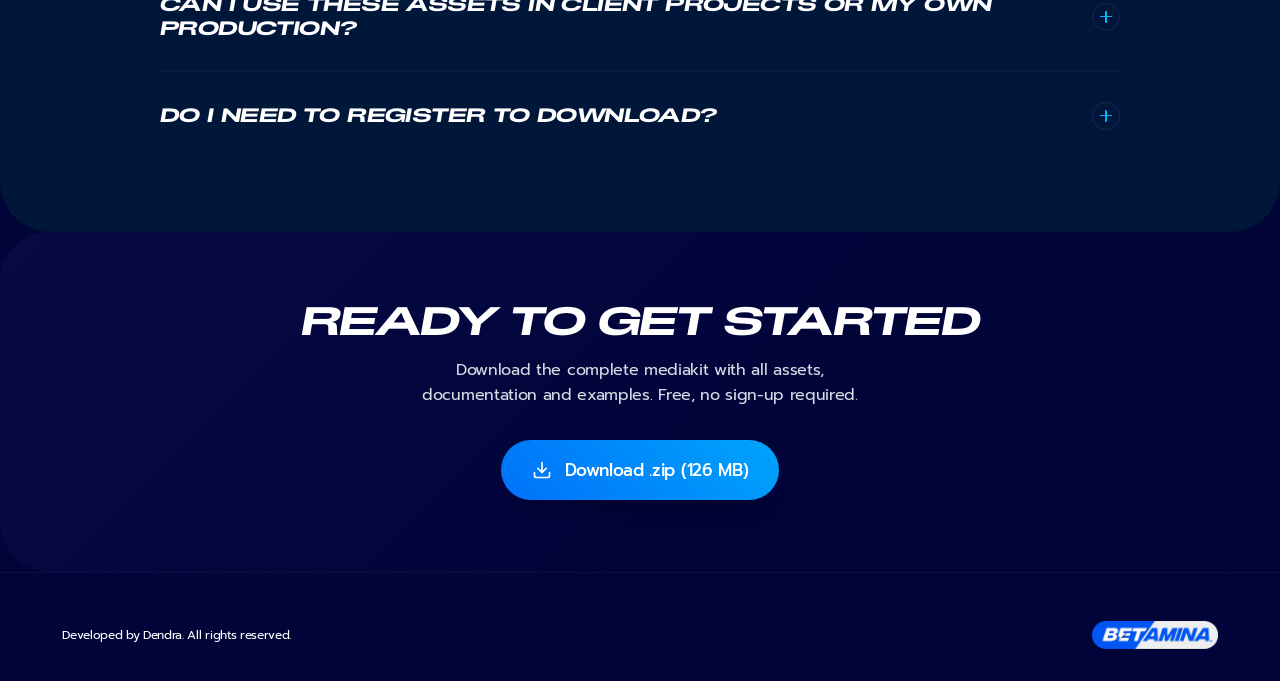
==== commit 020df27e: "Mediakit: bundle completo (126 MB) y etiquetas con el peso real" ====
--- a/index-en.html
+++ b/index-en.html
@@ -575,7 +575,7 @@
             <span>Do I need to register to download?</span>
             <span class="indicator" style="position:relative;"></span>
           </summary>
-          <div class="s-faq__a">No. The download is free and no registration is required. Each pack is available as an individual ZIP, or you can download the full Mediakit (295 MB) from the download section.</div>
+          <div class="s-faq__a">No. The download is free and no registration is required. Each pack is available as an individual ZIP, or you can download the full Mediakit (126 MB) from the download section.</div>
         </details>
 
       </div>
@@ -590,7 +590,7 @@
       <div class="s-cta__actions">
         <a href="downloads/Mediakit.zip" class="c-btn c-btn--lg js-dl" data-dl="Full Mediakit">
           <svg width="20" height="20" viewBox="0 0 24 24" fill="none" stroke="currentColor" stroke-width="2" stroke-linecap="round" stroke-linejoin="round"><path d="M21 15v4a2 2 0 01-2 2H5a2 2 0 01-2-2v-4"/><polyline points="7 10 12 15 17 10"/><line x1="12" y1="15" x2="12" y2="3"/></svg>
-          Download .zip (295 MB)
+          Download .zip (126 MB)
         </a>
       </div>
     </div>
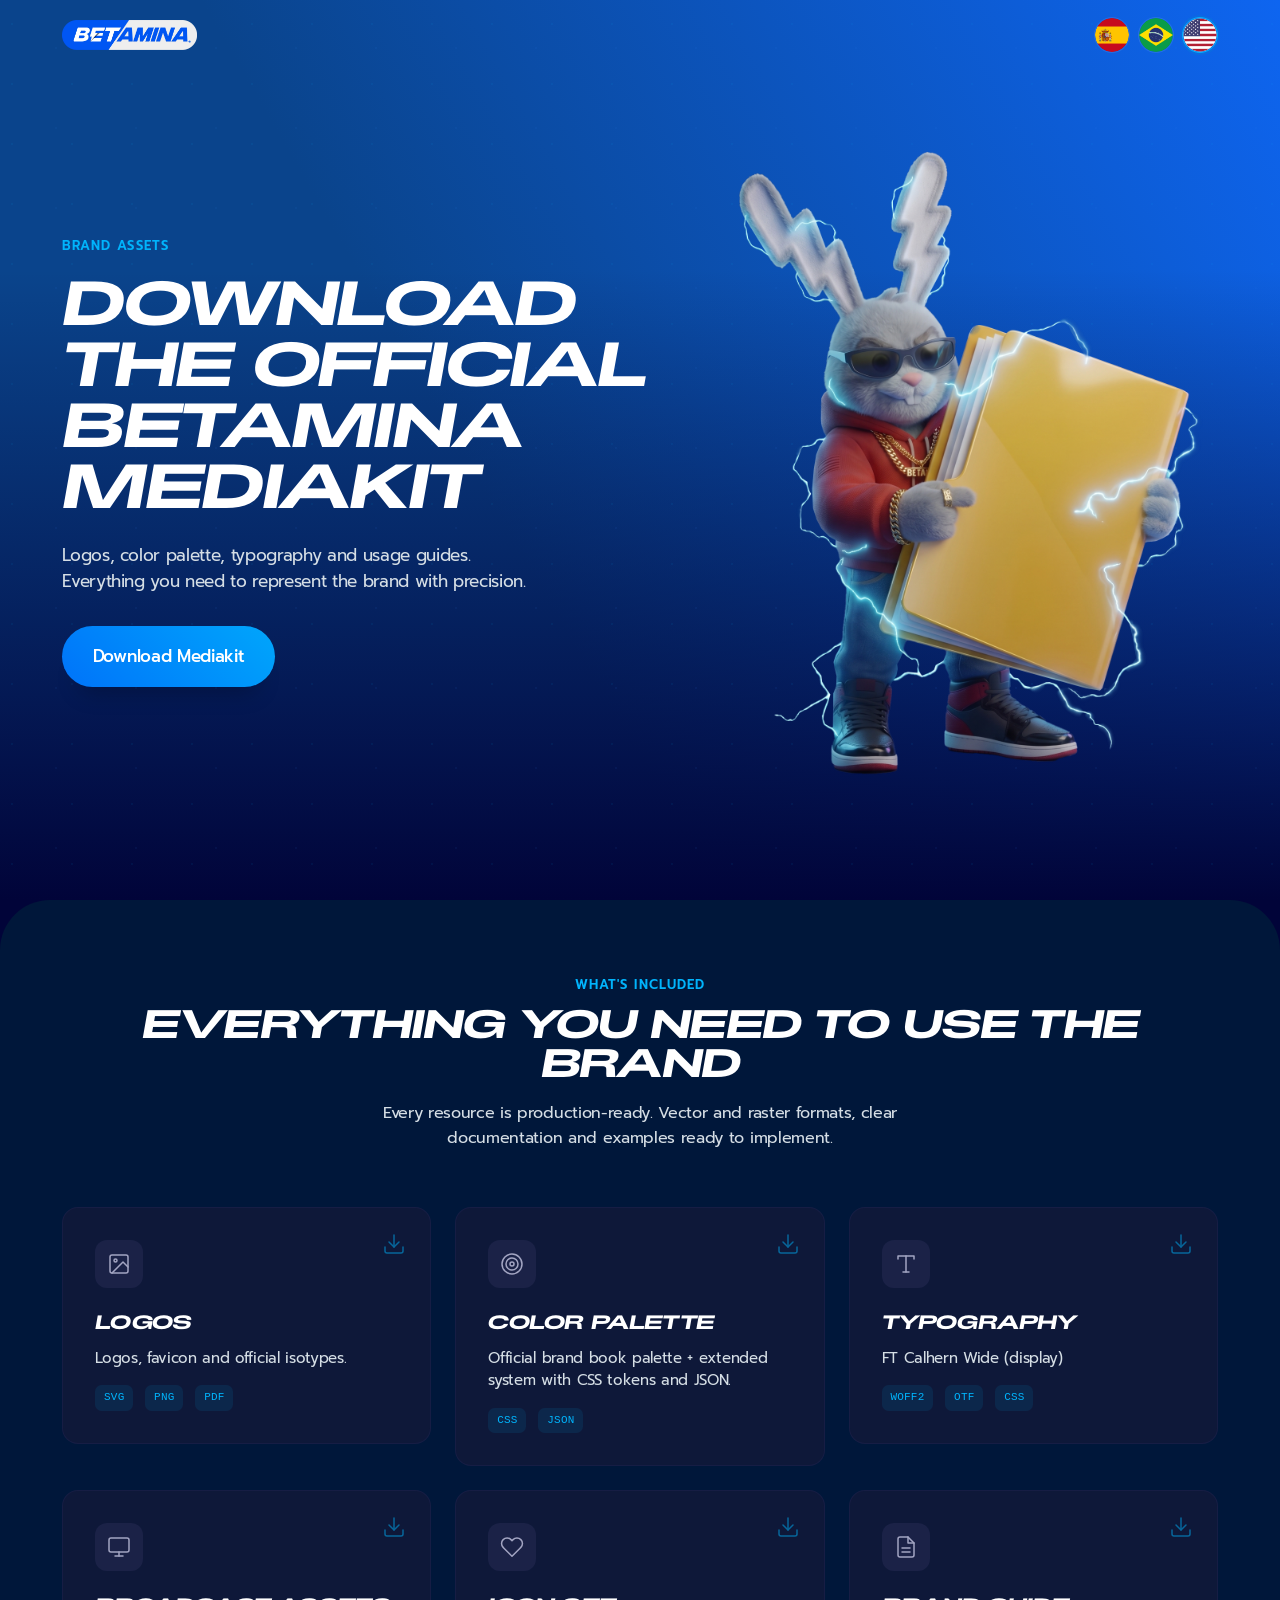
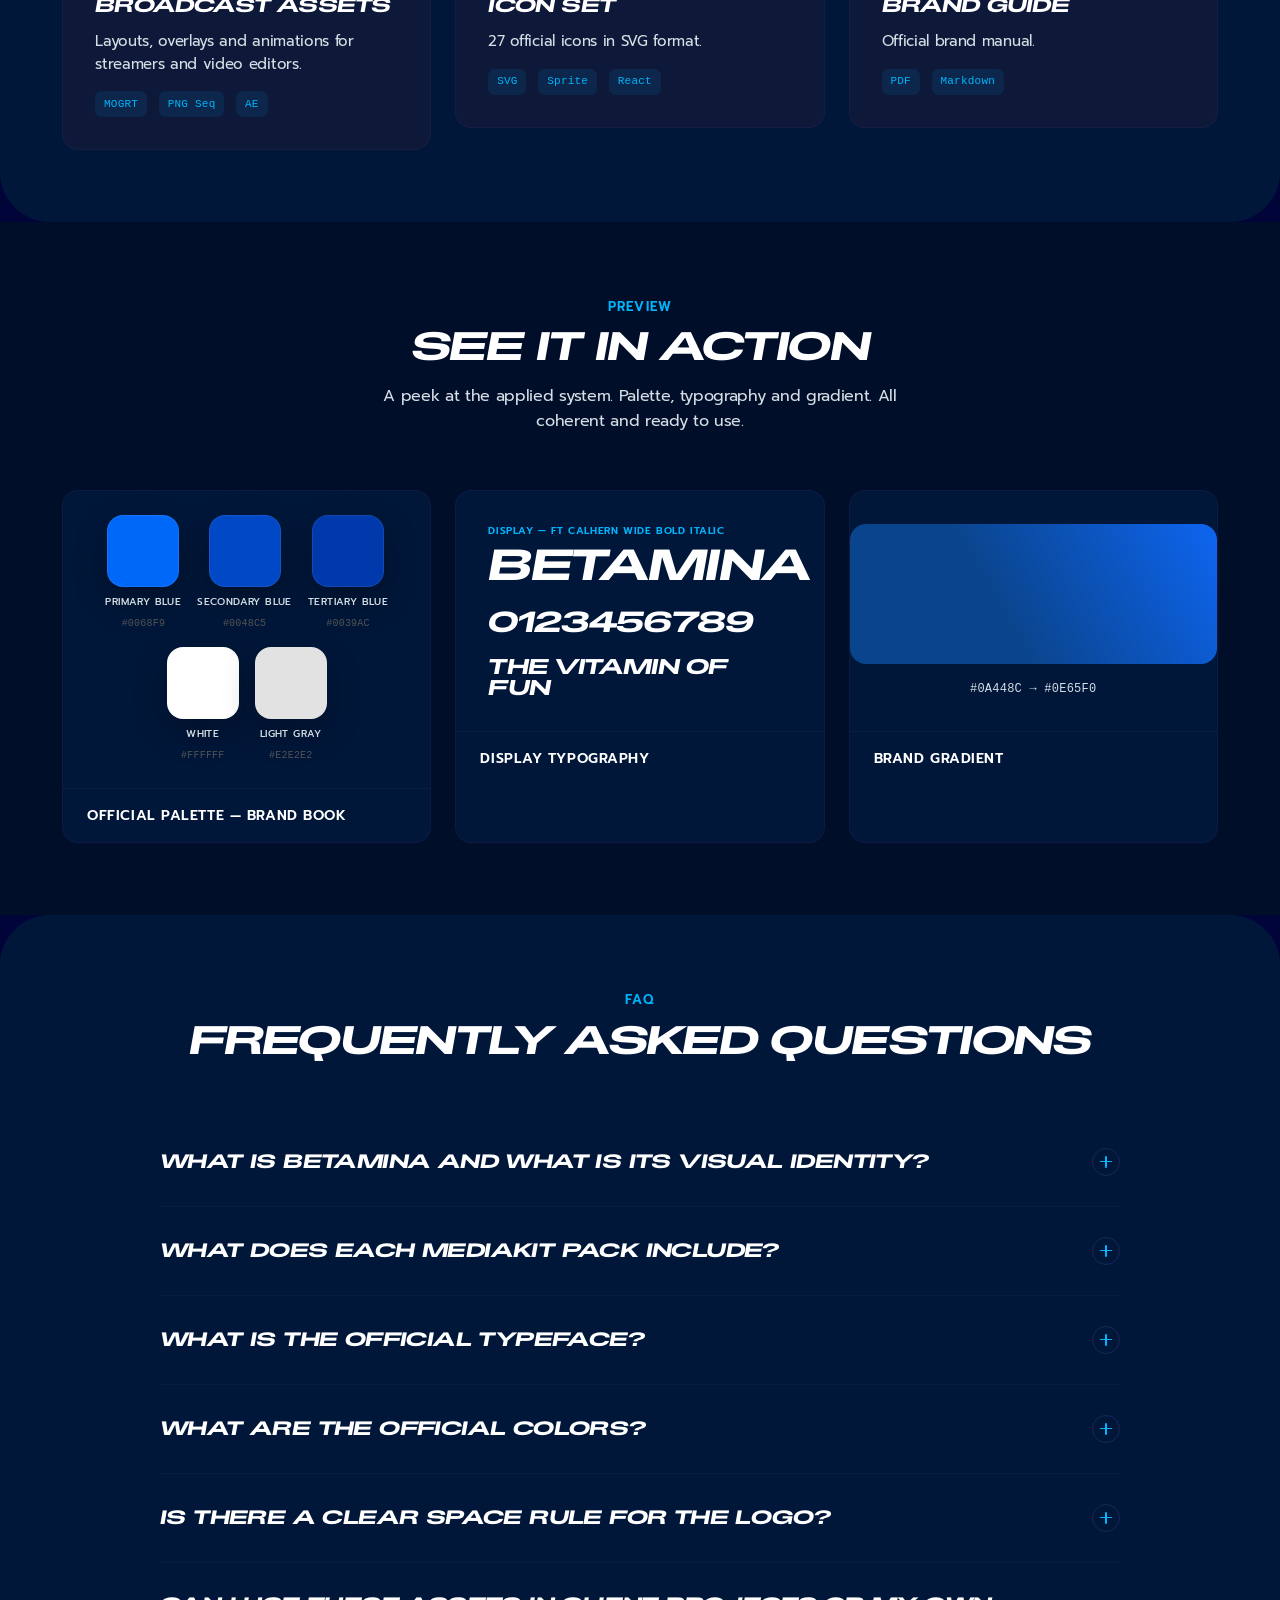
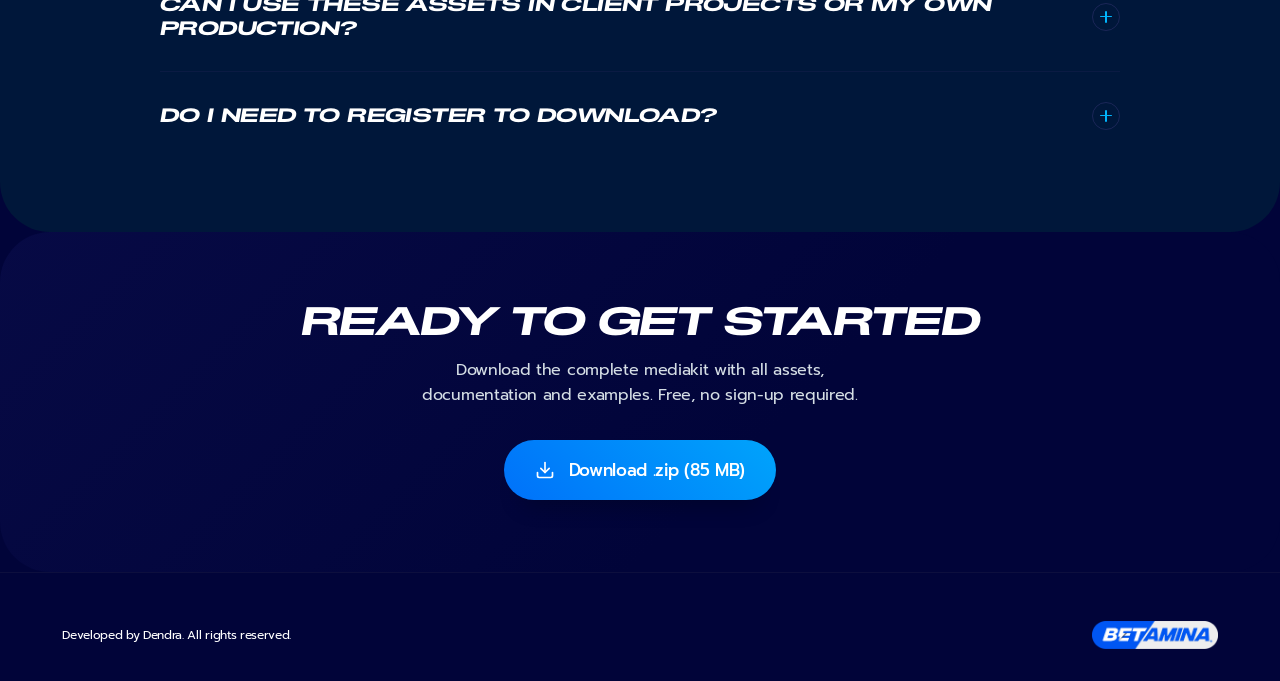
==== commit 7cc2c717: "Descarga nativa de los packs y bundle reducido al contenido de downloads/" ====
--- a/index-en.html
+++ b/index-en.html
@@ -7,26 +7,26 @@
   <link rel="preconnect" href="https://fonts.googleapis.com" />
   <link rel="preconnect" href="https://fonts.gstatic.com" crossorigin />
   <link href="https://fonts.googleapis.com/css2?family=Prompt:ital,wght@0,400;0,500;0,600;0,700;1,400;1,600&display=swap" rel="stylesheet" />
-  <link rel="icon" type="image/png" href="favicon.png" />
+  <link rel="icon" type="image/png" href="assets/favicon.png" />
   <style>
     @font-face {
       font-family: 'FT Calhern Wide';
-      src: url('mox3ccjl-FTCalhern-WideBold.otf') format('opentype');
+      src: url('assets/tipografia/mox3ccjl-FTCalhern-WideBold.otf') format('opentype');
       font-weight: 700; font-style: normal; font-display: swap;
     }
     @font-face {
       font-family: 'FT Calhern Wide';
-      src: url('mox3ccjl-FTCalhern-WideBoldItalic.otf') format('opentype');
+      src: url('assets/tipografia/mox3ccjl-FTCalhern-WideBoldItalic.otf') format('opentype');
       font-weight: 700; font-style: italic; font-display: swap;
     }
     @font-face {
       font-family: 'FT Calhern Wide';
-      src: url('mox3ccju-FTCalhern-WideSemibold.otf') format('opentype');
+      src: url('assets/tipografia/mox3ccju-FTCalhern-WideSemibold.otf') format('opentype');
       font-weight: 600; font-style: normal; font-display: swap;
     }
     @font-face {
       font-family: 'FT Calhern Wide';
-      src: url('mox3ccju-FTCalhern-WideSemiboldItalic.otf') format('opentype');
+      src: url('assets/tipografia/mox3ccju-FTCalhern-WideSemiboldItalic.otf') format('opentype');
       font-weight: 600; font-style: italic; font-display: swap;
     }
 
@@ -316,17 +316,17 @@
   <header class="c-header" id="header">
     <div class="c-header__inner">
       <a href="#" class="c-header__logo">
-        <img src="logo-betamina.webp" alt="Betamina Logo" style="height:3rem;width:auto;display:block;" />
+        <img src="assets/logo-betamina.webp" alt="Betamina Logo" style="height:3rem;width:auto;display:block;" />
       </a>
       <div class="c-header__lang">
         <a href="index.html" class="c-header__lang-btn" title="Español">
-          <img src="flag-es.png" alt="Spain Flag — Español" />
+          <img src="assets/flag-es.png" alt="Spain Flag — Español" />
         </a>
         <a href="index-pt.html" class="c-header__lang-btn" title="Português">
-          <img src="flag-pt.png" alt="Brazil Flag — Português" />
+          <img src="assets/flag-pt.png" alt="Brazil Flag — Português" />
         </a>
         <a href="index-en.html" class="c-header__lang-btn active" title="English">
-          <img src="flag-en.png" alt="United States Flag — English" />
+          <img src="assets/flag-en.png" alt="United States Flag — English" />
         </a>
       </div>
     </div>
@@ -343,10 +343,10 @@
         <span class="s-hero__eyebrow">Brand Assets</span>
         <h1 class="u-heading s-hero__headline">Download the official Betamina mediakit</h1>
         <p class="u-text s-hero__deck">Logos, color palette, typography and usage guides. Everything you need to represent the brand with precision.</p>
-        <a href="#cta" class="c-btn c-btn--lg">Download Mediakit</a>
+        <a href="downloads/Mediakit.zip" class="c-btn c-btn--lg" download>Download Mediakit</a>
       </div>
       <div class="s-hero__visual">
-        <img src="hero-mediakit.png" alt="Betamina Mediakit Mockup" class="s-hero__img" />
+        <img src="assets/hero-mediakit.png" alt="Betamina Mediakit Mockup" class="s-hero__img" />
       </div>
     </div>
   </section>
@@ -360,7 +360,7 @@
       </div>
       <div class="grid">
 
-        <a class="card-link" href="downloads/Logos_betamina.zip" data-dl="Logos">
+        <a class="card-link" download href="downloads/Logos_betamina.zip" data-dl="Logos">
           <div class="card">
             <svg class="card__dl-icon" width="24" height="24" viewBox="0 0 24 24" fill="none" stroke="currentColor" stroke-width="1.5" stroke-linecap="round" stroke-linejoin="round"><path d="M21 15v4a2 2 0 01-2 2H5a2 2 0 01-2-2v-4"/><polyline points="7 10 12 15 17 10"/><line x1="12" y1="15" x2="12" y2="3"/></svg>
             <div class="card__icon">
@@ -374,7 +374,7 @@
           </div>
         </a>
 
-        <a class="card-link" href="downloads/Paleta_de_colores.zip" data-dl="Color Palette">
+        <a class="card-link" download href="downloads/Paleta_de_colores.zip" data-dl="Color Palette">
           <div class="card">
             <svg class="card__dl-icon" width="24" height="24" viewBox="0 0 24 24" fill="none" stroke="currentColor" stroke-width="1.5" stroke-linecap="round" stroke-linejoin="round"><path d="M21 15v4a2 2 0 01-2 2H5a2 2 0 01-2-2v-4"/><polyline points="7 10 12 15 17 10"/><line x1="12" y1="15" x2="12" y2="3"/></svg>
             <div class="card__icon">
@@ -388,7 +388,7 @@
           </div>
         </a>
 
-        <a class="card-link" href="downloads/FTCalhern.zip" data-dl="Typography">
+        <a class="card-link" download href="downloads/FTCalhern.zip" data-dl="Typography">
           <div class="card">
             <svg class="card__dl-icon" width="24" height="24" viewBox="0 0 24 24" fill="none" stroke="currentColor" stroke-width="1.5" stroke-linecap="round" stroke-linejoin="round"><path d="M21 15v4a2 2 0 01-2 2H5a2 2 0 01-2-2v-4"/><polyline points="7 10 12 15 17 10"/><line x1="12" y1="15" x2="12" y2="3"/></svg>
             <div class="card__icon">
@@ -402,7 +402,7 @@
           </div>
         </a>
 
-        <a class="card-link" href="downloads/Broadcast Assets.zip" data-dl="Broadcast Assets">
+        <a class="card-link" download href="downloads/Broadcast Assets.zip" data-dl="Broadcast Assets">
           <div class="card">
             <svg class="card__dl-icon" width="24" height="24" viewBox="0 0 24 24" fill="none" stroke="currentColor" stroke-width="1.5" stroke-linecap="round" stroke-linejoin="round"><path d="M21 15v4a2 2 0 01-2 2H5a2 2 0 01-2-2v-4"/><polyline points="7 10 12 15 17 10"/><line x1="12" y1="15" x2="12" y2="3"/></svg>
             <div class="card__icon">
@@ -416,7 +416,7 @@
           </div>
         </a>
 
-        <a class="card-link" href="downloads/Iconos Betamina.zip" data-dl="Icon Set">
+        <a class="card-link" download href="downloads/Iconos Betamina.zip" data-dl="Icon Set">
           <div class="card">
             <svg class="card__dl-icon" width="24" height="24" viewBox="0 0 24 24" fill="none" stroke="currentColor" stroke-width="1.5" stroke-linecap="round" stroke-linejoin="round"><path d="M21 15v4a2 2 0 01-2 2H5a2 2 0 01-2-2v-4"/><polyline points="7 10 12 15 17 10"/><line x1="12" y1="15" x2="12" y2="3"/></svg>
             <div class="card__icon">
@@ -430,7 +430,7 @@
           </div>
         </a>
 
-        <a class="card-link" href="downloads/Manuales de marca.zip" data-dl="Brand Guide">
+        <a class="card-link" download href="downloads/Manuales de marca.zip" data-dl="Brand Guide">
           <div class="card">
             <svg class="card__dl-icon" width="24" height="24" viewBox="0 0 24 24" fill="none" stroke="currentColor" stroke-width="1.5" stroke-linecap="round" stroke-linejoin="round"><path d="M21 15v4a2 2 0 01-2 2H5a2 2 0 01-2-2v-4"/><polyline points="7 10 12 15 17 10"/><line x1="12" y1="15" x2="12" y2="3"/></svg>
             <div class="card__icon">
@@ -575,7 +575,7 @@
             <span>Do I need to register to download?</span>
             <span class="indicator" style="position:relative;"></span>
           </summary>
-          <div class="s-faq__a">No. The download is free and no registration is required. Each pack is available as an individual ZIP, or you can download the full Mediakit (126 MB) from the download section.</div>
+          <div class="s-faq__a">No. The download is free and no registration is required. Each pack is available as an individual ZIP, or you can download the full Mediakit (85 MB) from the download section.</div>
         </details>
 
       </div>
@@ -588,9 +588,9 @@
       <h2 class="u-heading s-cta__title">Ready to get started</h2>
       <p class="u-text s-cta__sub">Download the complete mediakit with all assets, documentation and examples. Free, no sign-up required.</p>
       <div class="s-cta__actions">
-        <a href="downloads/Mediakit.zip" class="c-btn c-btn--lg js-dl" data-dl="Full Mediakit">
+        <a href="downloads/Mediakit.zip" class="c-btn c-btn--lg js-dl" download data-dl="Full Mediakit">
           <svg width="20" height="20" viewBox="0 0 24 24" fill="none" stroke="currentColor" stroke-width="2" stroke-linecap="round" stroke-linejoin="round"><path d="M21 15v4a2 2 0 01-2 2H5a2 2 0 01-2-2v-4"/><polyline points="7 10 12 15 17 10"/><line x1="12" y1="15" x2="12" y2="3"/></svg>
-          Download .zip (126 MB)
+          Download .zip (85 MB)
         </a>
       </div>
     </div>
@@ -602,7 +602,7 @@
         <div class="c-footer__copy">Developed by Dendra. All rights reserved.</div>
       </div>
       <a href="#" class="c-footer__logo">
-        <img src="logo-betamina.webp" alt="Betamina Logo" style="height:2.8rem;width:auto;display:block;" />
+        <img src="assets/logo-betamina.webp" alt="Betamina Logo" style="height:2.8rem;width:auto;display:block;" />
       </a>
     </div>
   </footer>
@@ -613,31 +613,8 @@
       header.classList.toggle('scrolled', window.scrollY > 48);
     }, { passive: true });
 
-    function downloadFile(url, name) {
-      return fetch(url)
-        .then(res => { if (!res.ok) throw new Error('HTTP ' + res.status); return res.blob(); })
-        .then(blob => {
-          const blobUrl = URL.createObjectURL(blob);
-          const a = document.createElement('a');
-          a.href = blobUrl;
-          a.download = name + '.zip';
-          document.body.appendChild(a);
-          a.click();
-          document.body.removeChild(a);
-          setTimeout(() => URL.revokeObjectURL(blobUrl), 1000);
-        });
-    }
-
-    document.querySelectorAll('.card-link, .js-dl').forEach(el => {
-      el.addEventListener('click', function(e) {
-        e.preventDefault();
-        const url = this.getAttribute('href');
-        const name = this.getAttribute('data-dl');
-        if (!url || url === '#') return;
-        this.classList.add('downloading');
-        downloadFile(url, name)
-          .finally(() => { this.classList.remove('downloading'); });
-      });
+    // Los enlaces de descarga usan el propio navegador (atributo download):
+    // sin fetch ni blob, con barra de progreso real y sin cargar el archivo en memoria.
     });
   </script>
 
